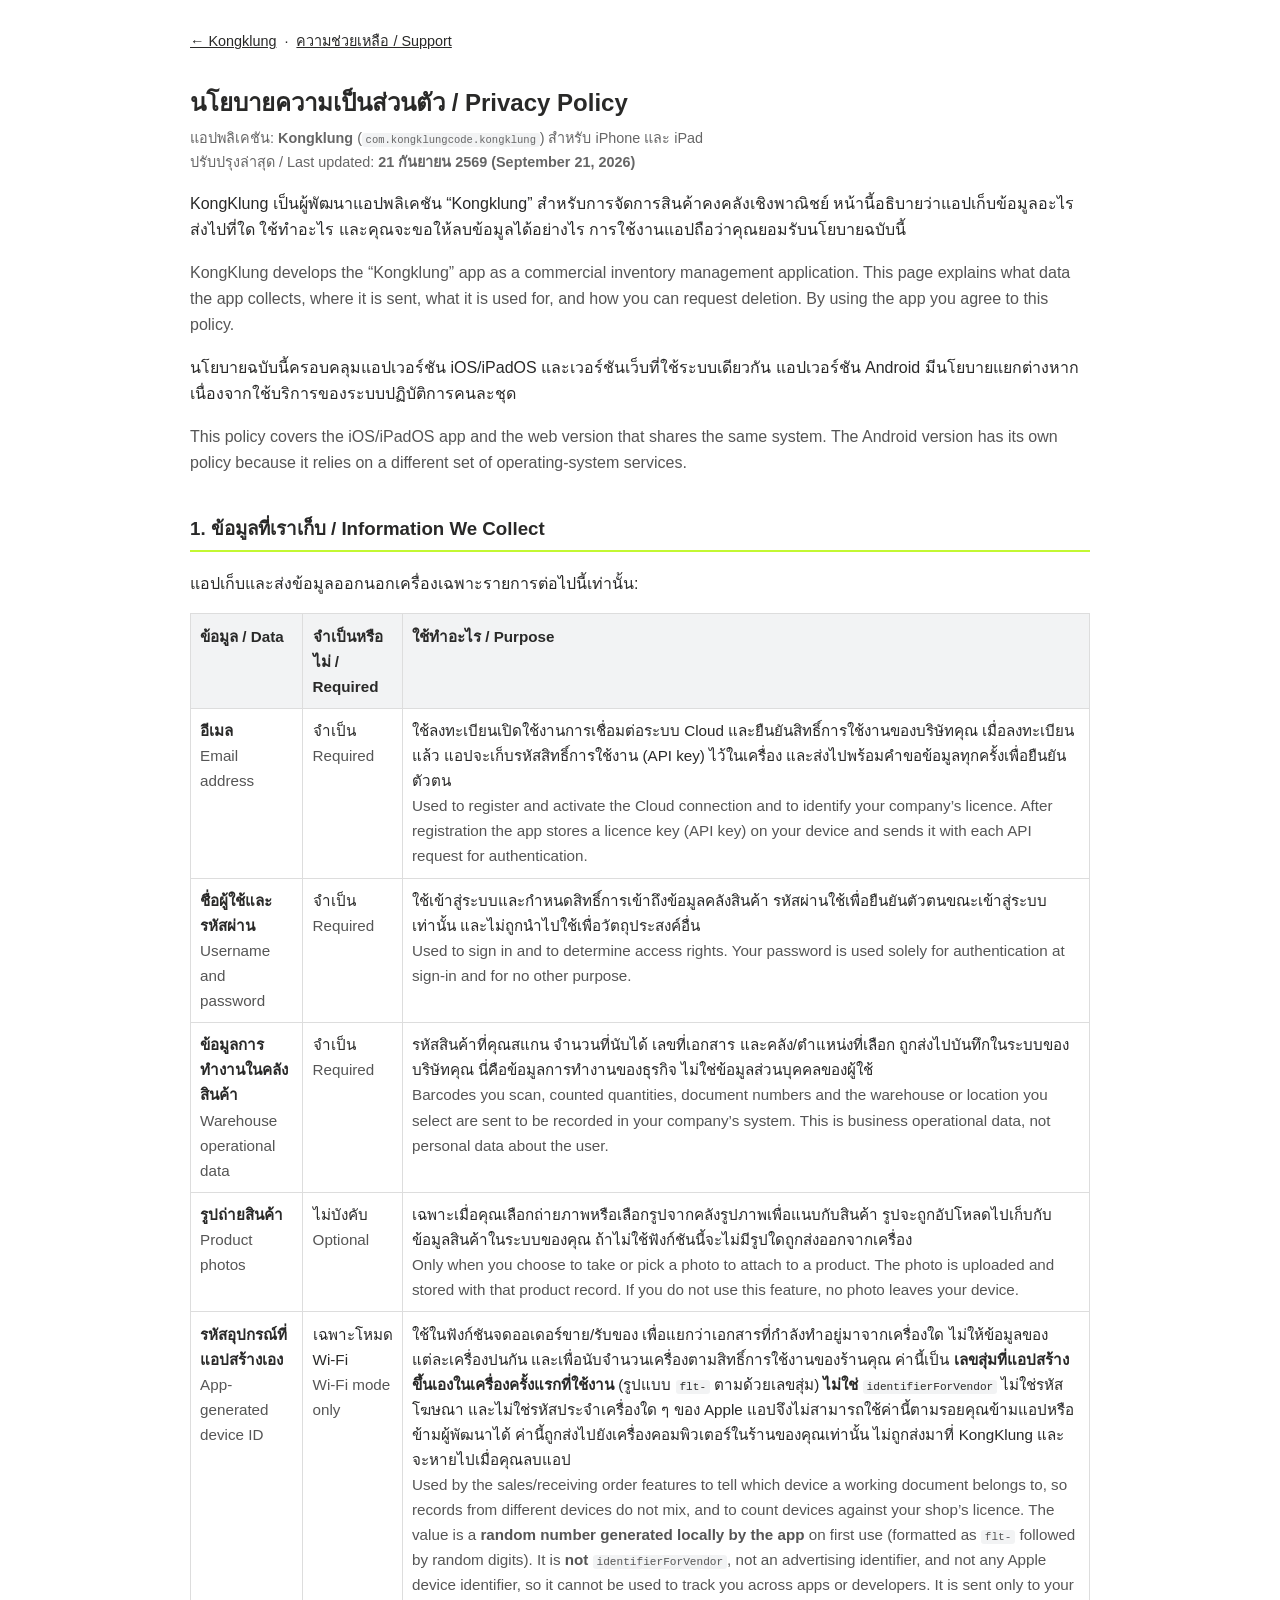
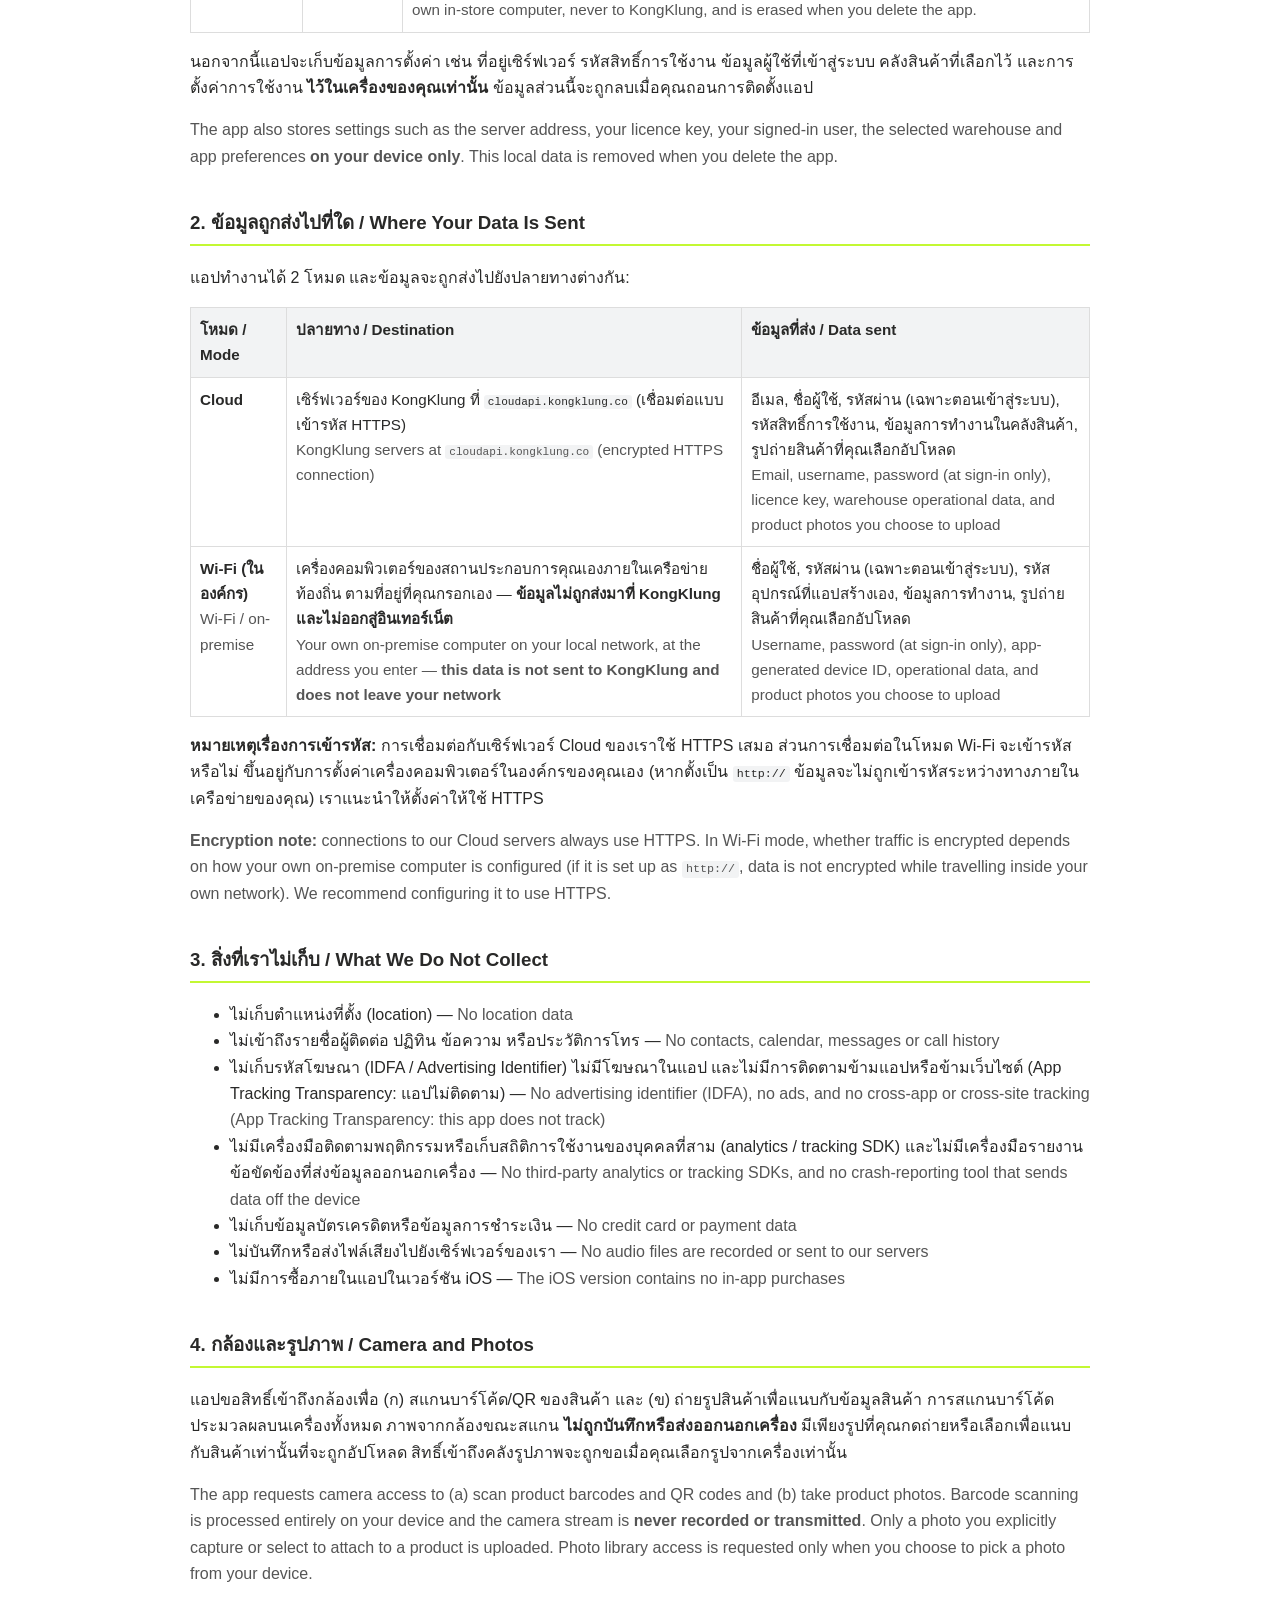
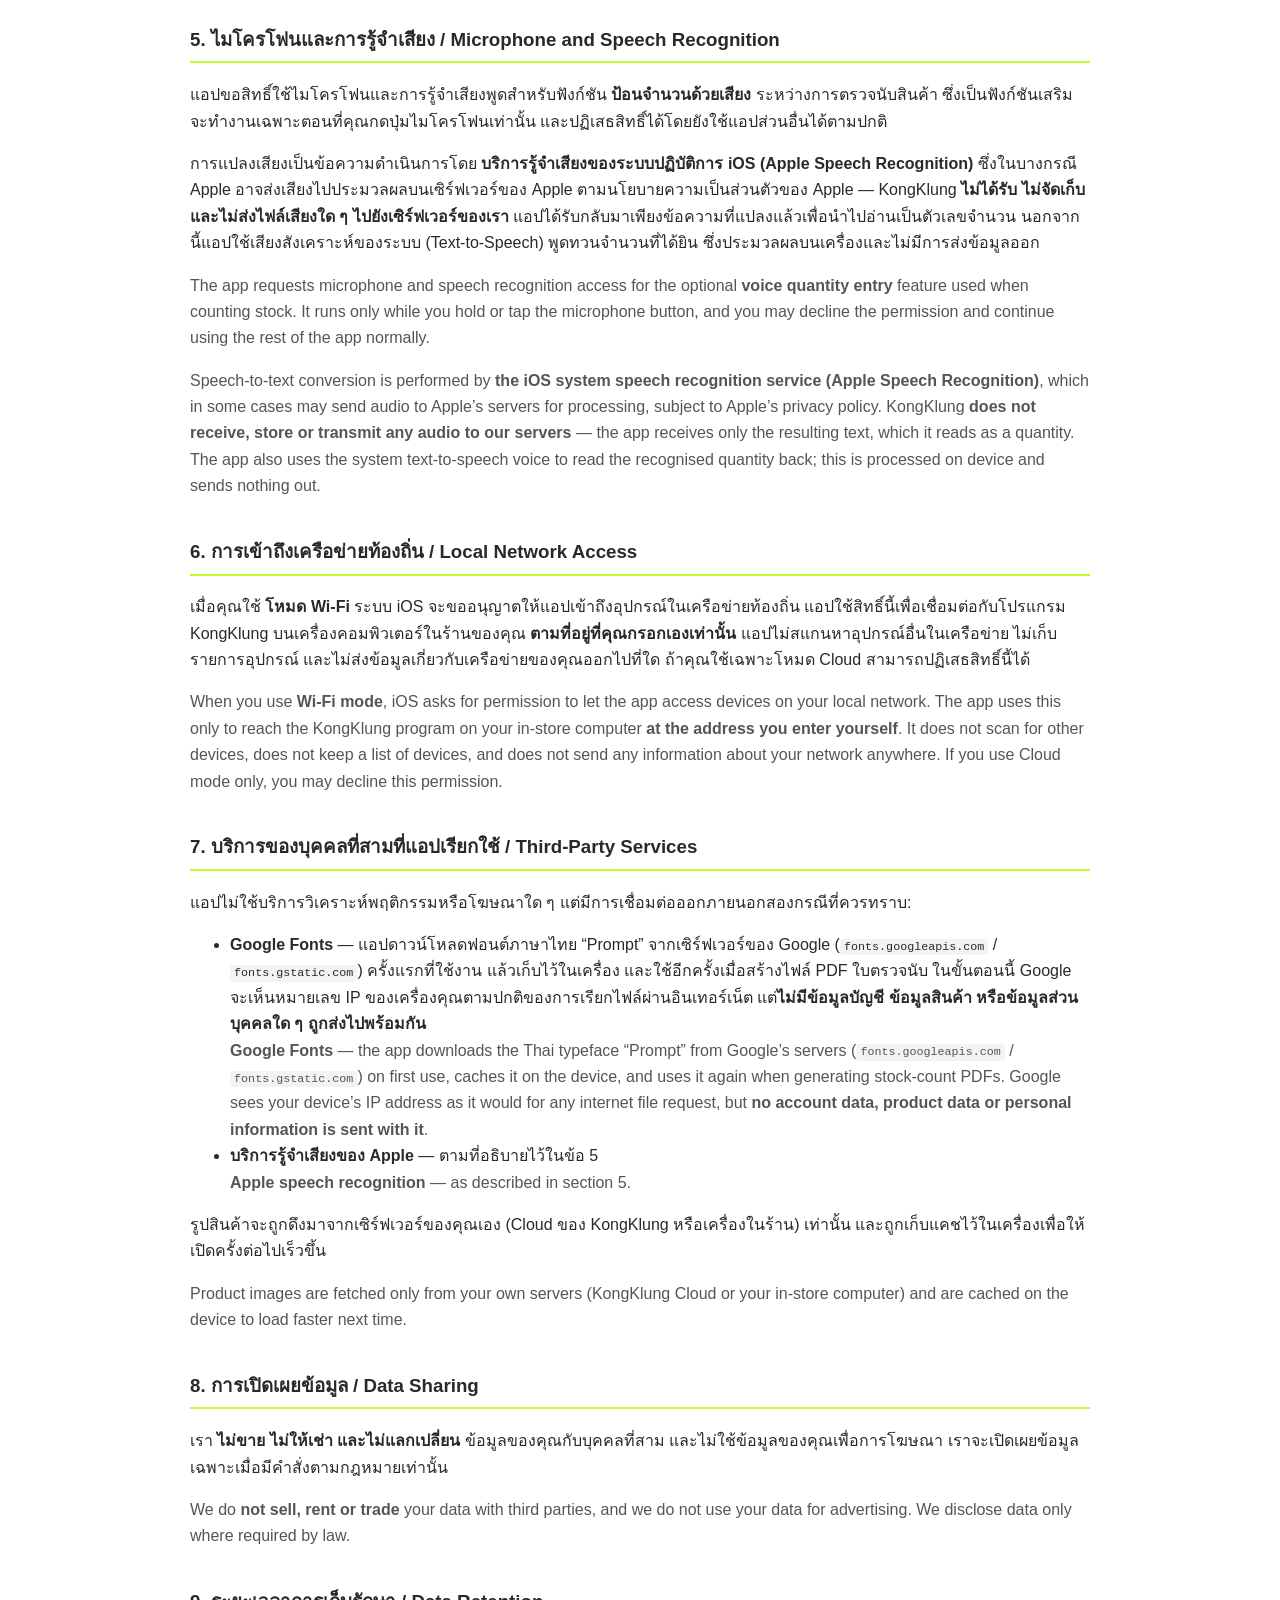
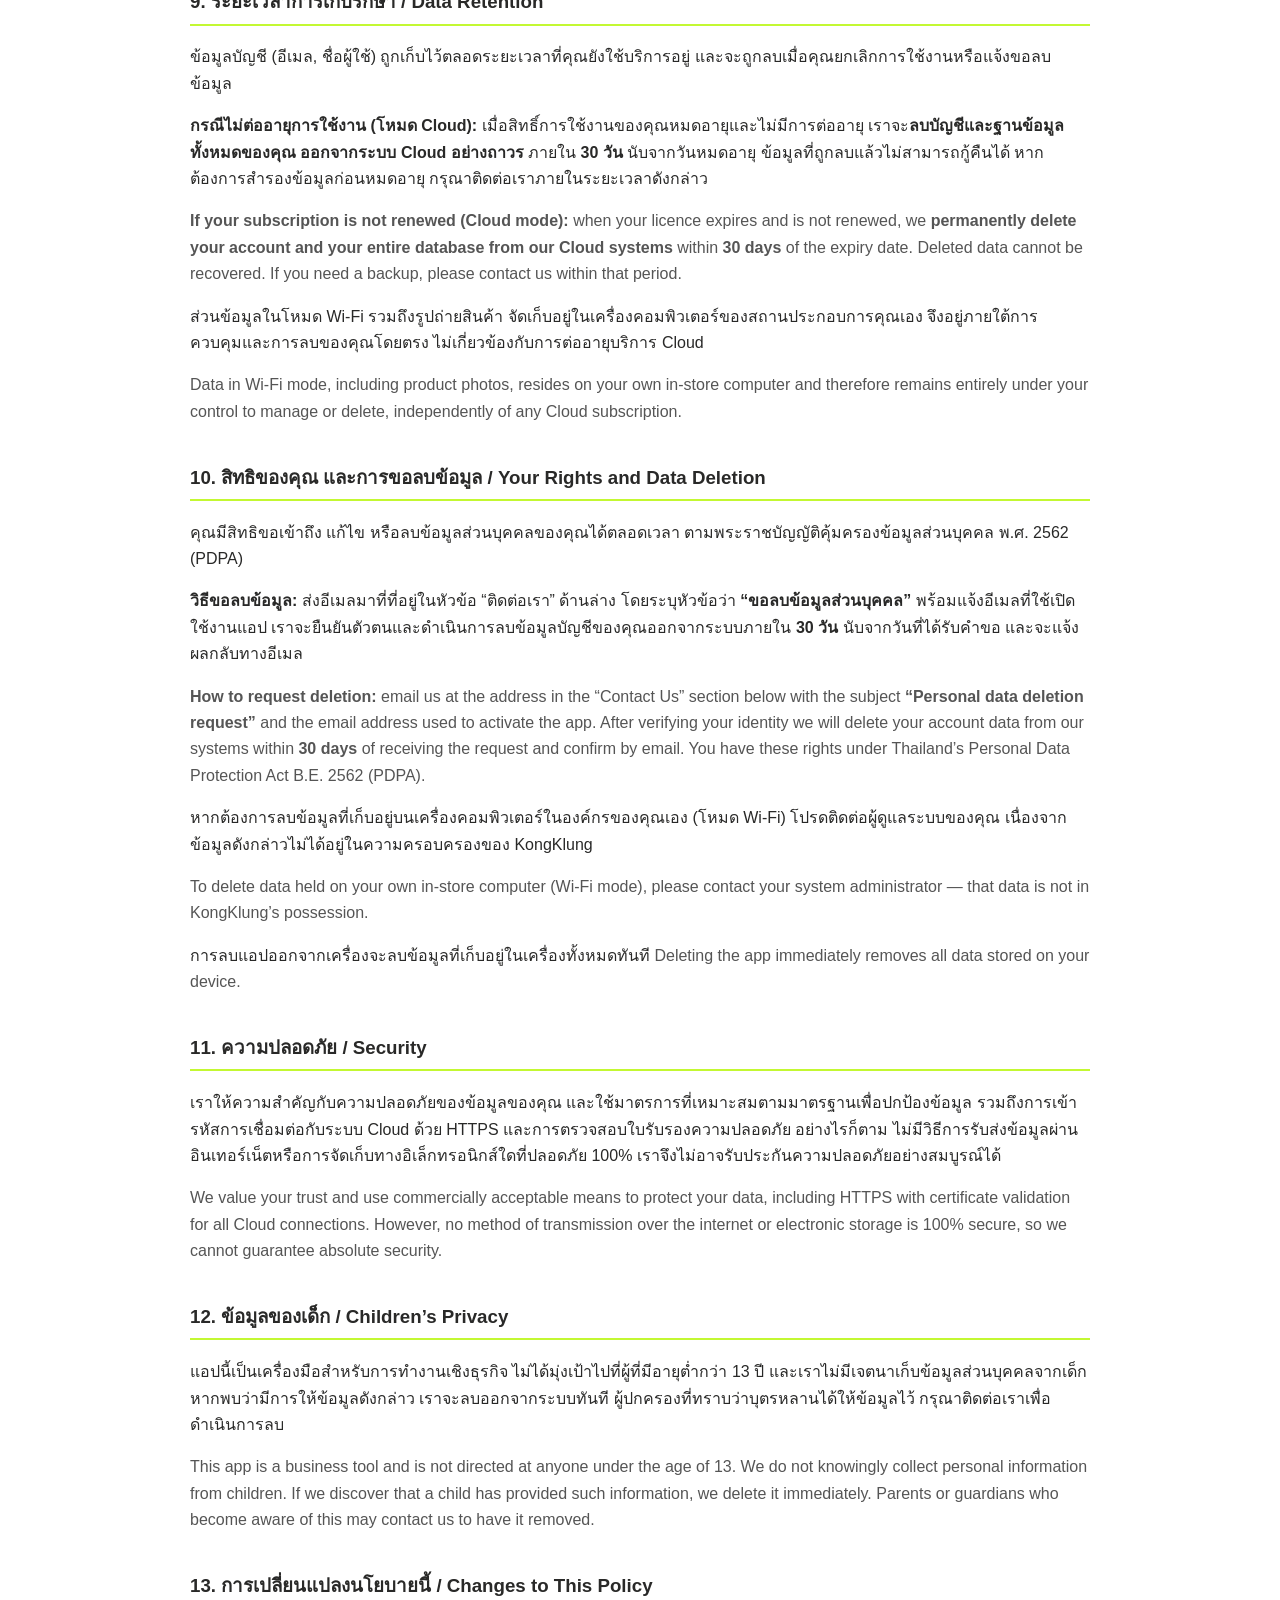
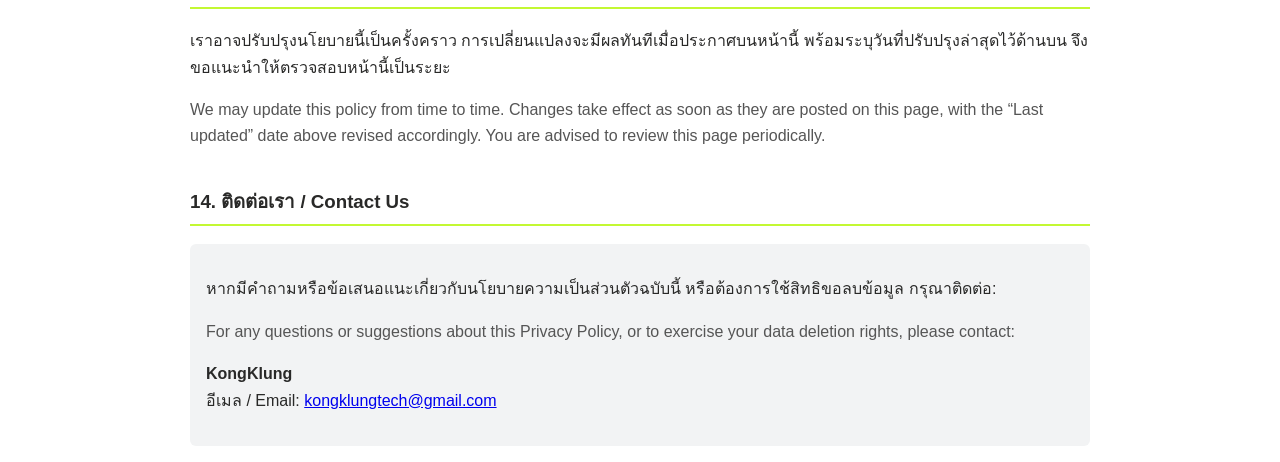
==== privacy/index.html @ 9bd332d8 "หน้า privacy policy + support ของ Kongklung Connect สำหรับ App Store คัดลอกจาก site/ ของ repo kongkl" ====
<!DOCTYPE html>

<html lang="th">

<head>
  <meta charset='utf-8'>
  <meta name='viewport' content='width=device-width, initial-scale=1'>
  <title>Privacy Policy — Kongklung (iOS)</title>
  <link rel="stylesheet" href="../_style.css">
</head>

<body>

  <p class="nav"><a href="../">&larr; Kongklung</a> &nbsp;·&nbsp; <a href="../support/">ความช่วยเหลือ / Support</a></p>

  <h2>นโยบายความเป็นส่วนตัว / Privacy Policy</h2>
  <p class="updated">
    แอปพลิเคชัน: <strong>Kongklung</strong> (<code>com.kongklungcode.kongklung</code>) สำหรับ iPhone และ iPad<br>
    ปรับปรุงล่าสุด / Last updated: <strong>21 กันยายน 2569 (September 21, 2026)</strong>
  </p>

  <p>
    KongKlung เป็นผู้พัฒนาแอปพลิเคชัน “Kongklung” สำหรับการจัดการสินค้าคงคลังเชิงพาณิชย์
    หน้านี้อธิบายว่าแอปเก็บข้อมูลอะไร ส่งไปที่ใด ใช้ทำอะไร และคุณจะขอให้ลบข้อมูลได้อย่างไร
    การใช้งานแอปถือว่าคุณยอมรับนโยบายฉบับนี้
  </p>
  <p class="en">
    KongKlung develops the “Kongklung” app as a commercial inventory management application.
    This page explains what data the app collects, where it is sent, what it is used for, and how you
    can request deletion. By using the app you agree to this policy.
  </p>

  <p>
    นโยบายฉบับนี้ครอบคลุมแอปเวอร์ชัน iOS/iPadOS และเวอร์ชันเว็บที่ใช้ระบบเดียวกัน
    แอปเวอร์ชัน Android มีนโยบายแยกต่างหากเนื่องจากใช้บริการของระบบปฏิบัติการคนละชุด
  </p>
  <p class="en">
    This policy covers the iOS/iPadOS app and the web version that shares the same system. The Android
    version has its own policy because it relies on a different set of operating-system services.
  </p>

  <h3>1. ข้อมูลที่เราเก็บ / Information We Collect</h3>

  <p>แอปเก็บและส่งข้อมูลออกนอกเครื่องเฉพาะรายการต่อไปนี้เท่านั้น:</p>

  <table>
    <tr>
      <th>ข้อมูล / Data</th>
      <th>จำเป็นหรือไม่ / Required</th>
      <th>ใช้ทำอะไร / Purpose</th>
    </tr>
    <tr>
      <td>
        <strong>อีเมล</strong><br>
        <span class="en">Email address</span>
      </td>
      <td>
        จำเป็น<br>
        <span class="en">Required</span>
      </td>
      <td>
        ใช้ลงทะเบียนเปิดใช้งานการเชื่อมต่อระบบ Cloud และยืนยันสิทธิ์การใช้งานของบริษัทคุณ
        เมื่อลงทะเบียนแล้ว แอปจะเก็บรหัสสิทธิ์การใช้งาน (API key) ไว้ในเครื่อง
        และส่งไปพร้อมคำขอข้อมูลทุกครั้งเพื่อยืนยันตัวตน<br>
        <span class="en">Used to register and activate the Cloud connection and to identify your company’s
          licence. After registration the app stores a licence key (API key) on your device and sends it
          with each API request for authentication.</span>
      </td>
    </tr>
    <tr>
      <td>
        <strong>ชื่อผู้ใช้และรหัสผ่าน</strong><br>
        <span class="en">Username and password</span>
      </td>
      <td>
        จำเป็น<br>
        <span class="en">Required</span>
      </td>
      <td>
        ใช้เข้าสู่ระบบและกำหนดสิทธิ์การเข้าถึงข้อมูลคลังสินค้า
        รหัสผ่านใช้เพื่อยืนยันตัวตนขณะเข้าสู่ระบบเท่านั้น และไม่ถูกนำไปใช้เพื่อวัตถุประสงค์อื่น<br>
        <span class="en">Used to sign in and to determine access rights. Your password is used solely for
          authentication at sign-in and for no other purpose.</span>
      </td>
    </tr>
    <tr>
      <td>
        <strong>ข้อมูลการทำงานในคลังสินค้า</strong><br>
        <span class="en">Warehouse operational data</span>
      </td>
      <td>
        จำเป็น<br>
        <span class="en">Required</span>
      </td>
      <td>
        รหัสสินค้าที่คุณสแกน จำนวนที่นับได้ เลขที่เอกสาร และคลัง/ตำแหน่งที่เลือก
        ถูกส่งไปบันทึกในระบบของบริษัทคุณ นี่คือข้อมูลการทำงานของธุรกิจ ไม่ใช่ข้อมูลส่วนบุคคลของผู้ใช้<br>
        <span class="en">Barcodes you scan, counted quantities, document numbers and the warehouse or
          location you select are sent to be recorded in your company’s system. This is business
          operational data, not personal data about the user.</span>
      </td>
    </tr>
    <tr>
      <td>
        <strong>รูปถ่ายสินค้า</strong><br>
        <span class="en">Product photos</span>
      </td>
      <td>
        ไม่บังคับ<br>
        <span class="en">Optional</span>
      </td>
      <td>
        เฉพาะเมื่อคุณเลือกถ่ายภาพหรือเลือกรูปจากคลังรูปภาพเพื่อแนบกับสินค้า
        รูปจะถูกอัปโหลดไปเก็บกับข้อมูลสินค้าในระบบของคุณ
        ถ้าไม่ใช้ฟังก์ชันนี้จะไม่มีรูปใดถูกส่งออกจากเครื่อง<br>
        <span class="en">Only when you choose to take or pick a photo to attach to a product. The photo is
          uploaded and stored with that product record. If you do not use this feature, no photo leaves
          your device.</span>
      </td>
    </tr>
    <tr>
      <td>
        <strong>รหัสอุปกรณ์ที่แอปสร้างเอง</strong><br>
        <span class="en">App-generated device ID</span>
      </td>
      <td>
        เฉพาะโหมด Wi-Fi<br>
        <span class="en">Wi-Fi mode only</span>
      </td>
      <td>
        ใช้ในฟังก์ชันจดออเดอร์ขาย/รับของ เพื่อแยกว่าเอกสารที่กำลังทำอยู่มาจากเครื่องใด
        ไม่ให้ข้อมูลของแต่ละเครื่องปนกัน และเพื่อนับจำนวนเครื่องตามสิทธิ์การใช้งานของร้านคุณ
        ค่านี้เป็น <strong>เลขสุ่มที่แอปสร้างขึ้นเองในเครื่องครั้งแรกที่ใช้งาน</strong>
        (รูปแบบ <code>flt-</code> ตามด้วยเลขสุ่ม) <strong>ไม่ใช่</strong>
        <code>identifierForVendor</code> ไม่ใช่รหัสโฆษณา และไม่ใช่รหัสประจำเครื่องใด ๆ ของ Apple
        แอปจึงไม่สามารถใช้ค่านี้ตามรอยคุณข้ามแอปหรือข้ามผู้พัฒนาได้
        ค่านี้ถูกส่งไปยังเครื่องคอมพิวเตอร์ในร้านของคุณเท่านั้น ไม่ถูกส่งมาที่ KongKlung
        และจะหายไปเมื่อคุณลบแอป<br>
        <span class="en">Used by the sales/receiving order features to tell which device a working document
          belongs to, so records from different devices do not mix, and to count devices against your
          shop’s licence. The value is a <strong>random number generated locally by the app</strong> on
          first use (formatted as <code>flt-</code> followed by random digits). It is
          <strong>not</strong> <code>identifierForVendor</code>, not an advertising identifier, and not
          any Apple device identifier, so it cannot be used to track you across apps or developers. It is
          sent only to your own in-store computer, never to KongKlung, and is erased when you delete the
          app.</span>
      </td>
    </tr>
  </table>

  <p>
    นอกจากนี้แอปจะเก็บข้อมูลการตั้งค่า เช่น ที่อยู่เซิร์ฟเวอร์ รหัสสิทธิ์การใช้งาน ข้อมูลผู้ใช้ที่เข้าสู่ระบบ
    คลังสินค้าที่เลือกไว้ และการตั้งค่าการใช้งาน <strong>ไว้ในเครื่องของคุณเท่านั้น</strong>
    ข้อมูลส่วนนี้จะถูกลบเมื่อคุณถอนการติดตั้งแอป
  </p>
  <p class="en">
    The app also stores settings such as the server address, your licence key, your signed-in user, the
    selected warehouse and app preferences <strong>on your device only</strong>. This local data is
    removed when you delete the app.
  </p>

  <h3>2. ข้อมูลถูกส่งไปที่ใด / Where Your Data Is Sent</h3>

  <p>แอปทำงานได้ 2 โหมด และข้อมูลจะถูกส่งไปยังปลายทางต่างกัน:</p>

  <table>
    <tr>
      <th>โหมด / Mode</th>
      <th>ปลายทาง / Destination</th>
      <th>ข้อมูลที่ส่ง / Data sent</th>
    </tr>
    <tr>
      <td><strong>Cloud</strong></td>
      <td>
        เซิร์ฟเวอร์ของ KongKlung ที่ <code>cloudapi.kongklung.co</code> (เชื่อมต่อแบบเข้ารหัส HTTPS)<br>
        <span class="en">KongKlung servers at <code>cloudapi.kongklung.co</code> (encrypted HTTPS
          connection)</span>
      </td>
      <td>
        อีเมล, ชื่อผู้ใช้, รหัสผ่าน (เฉพาะตอนเข้าสู่ระบบ), รหัสสิทธิ์การใช้งาน,
        ข้อมูลการทำงานในคลังสินค้า, รูปถ่ายสินค้าที่คุณเลือกอัปโหลด<br>
        <span class="en">Email, username, password (at sign-in only), licence key, warehouse operational
          data, and product photos you choose to upload</span>
      </td>
    </tr>
    <tr>
      <td>
        <strong>Wi-Fi (ในองค์กร)</strong><br>
        <span class="en">Wi-Fi / on-premise</span>
      </td>
      <td>
        เครื่องคอมพิวเตอร์ของสถานประกอบการคุณเองภายในเครือข่ายท้องถิ่น ตามที่อยู่ที่คุณกรอกเอง —
        <strong>ข้อมูลไม่ถูกส่งมาที่ KongKlung และไม่ออกสู่อินเทอร์เน็ต</strong><br>
        <span class="en">Your own on-premise computer on your local network, at the address you enter —
          <strong>this data is not sent to KongKlung and does not leave your network</strong></span>
      </td>
      <td>
        ชื่อผู้ใช้, รหัสผ่าน (เฉพาะตอนเข้าสู่ระบบ), รหัสอุปกรณ์ที่แอปสร้างเอง,
        ข้อมูลการทำงาน, รูปถ่ายสินค้าที่คุณเลือกอัปโหลด<br>
        <span class="en">Username, password (at sign-in only), app-generated device ID, operational data,
          and product photos you choose to upload</span>
      </td>
    </tr>
  </table>

  <p>
    <strong>หมายเหตุเรื่องการเข้ารหัส:</strong> การเชื่อมต่อกับเซิร์ฟเวอร์ Cloud ของเราใช้ HTTPS เสมอ
    ส่วนการเชื่อมต่อในโหมด Wi-Fi จะเข้ารหัสหรือไม่ ขึ้นอยู่กับการตั้งค่าเครื่องคอมพิวเตอร์ในองค์กรของคุณเอง
    (หากตั้งเป็น <code>http://</code> ข้อมูลจะไม่ถูกเข้ารหัสระหว่างทางภายในเครือข่ายของคุณ)
    เราแนะนำให้ตั้งค่าให้ใช้ HTTPS
  </p>
  <p class="en">
    <strong>Encryption note:</strong> connections to our Cloud servers always use HTTPS. In Wi-Fi mode,
    whether traffic is encrypted depends on how your own on-premise computer is configured (if it is set
    up as <code>http://</code>, data is not encrypted while travelling inside your own network). We
    recommend configuring it to use HTTPS.
  </p>

  <h3>3. สิ่งที่เราไม่เก็บ / What We Do Not Collect</h3>

  <ul>
    <li>ไม่เก็บตำแหน่งที่ตั้ง (location) — <span class="en">No location data</span></li>
    <li>ไม่เข้าถึงรายชื่อผู้ติดต่อ ปฏิทิน ข้อความ หรือประวัติการโทร —
      <span class="en">No contacts, calendar, messages or call history</span>
    </li>
    <li>ไม่เก็บรหัสโฆษณา (IDFA / Advertising Identifier) ไม่มีโฆษณาในแอป
      และไม่มีการติดตามข้ามแอปหรือข้ามเว็บไซต์ (App Tracking Transparency: แอปไม่ติดตาม) —
      <span class="en">No advertising identifier (IDFA), no ads, and no cross-app or cross-site tracking
        (App Tracking Transparency: this app does not track)</span>
    </li>
    <li>ไม่มีเครื่องมือติดตามพฤติกรรมหรือเก็บสถิติการใช้งานของบุคคลที่สาม (analytics / tracking SDK)
      และไม่มีเครื่องมือรายงานข้อขัดข้องที่ส่งข้อมูลออกนอกเครื่อง —
      <span class="en">No third-party analytics or tracking SDKs, and no crash-reporting tool that sends
        data off the device</span>
    </li>
    <li>ไม่เก็บข้อมูลบัตรเครดิตหรือข้อมูลการชำระเงิน —
      <span class="en">No credit card or payment data</span>
    </li>
    <li>ไม่บันทึกหรือส่งไฟล์เสียงไปยังเซิร์ฟเวอร์ของเรา —
      <span class="en">No audio files are recorded or sent to our servers</span>
    </li>
    <li>ไม่มีการซื้อภายในแอปในเวอร์ชัน iOS —
      <span class="en">The iOS version contains no in-app purchases</span>
    </li>
  </ul>

  <h3>4. กล้องและรูปภาพ / Camera and Photos</h3>
  <p>
    แอปขอสิทธิ์เข้าถึงกล้องเพื่อ (ก) สแกนบาร์โค้ด/QR ของสินค้า และ (ข) ถ่ายรูปสินค้าเพื่อแนบกับข้อมูลสินค้า
    การสแกนบาร์โค้ดประมวลผลบนเครื่องทั้งหมด ภาพจากกล้องขณะสแกน
    <strong>ไม่ถูกบันทึกหรือส่งออกนอกเครื่อง</strong>
    มีเพียงรูปที่คุณกดถ่ายหรือเลือกเพื่อแนบกับสินค้าเท่านั้นที่จะถูกอัปโหลด
    สิทธิ์เข้าถึงคลังรูปภาพจะถูกขอเมื่อคุณเลือกรูปจากเครื่องเท่านั้น
  </p>
  <p class="en">
    The app requests camera access to (a) scan product barcodes and QR codes and (b) take product photos.
    Barcode scanning is processed entirely on your device and the camera stream is <strong>never recorded
      or transmitted</strong>. Only a photo you explicitly capture or select to attach to a product is
    uploaded. Photo library access is requested only when you choose to pick a photo from your device.
  </p>

  <h3>5. ไมโครโฟนและการรู้จำเสียง / Microphone and Speech Recognition</h3>
  <p>
    แอปขอสิทธิ์ใช้ไมโครโฟนและการรู้จำเสียงพูดสำหรับฟังก์ชัน <strong>ป้อนจำนวนด้วยเสียง</strong>
    ระหว่างการตรวจนับสินค้า ซึ่งเป็นฟังก์ชันเสริม จะทำงานเฉพาะตอนที่คุณกดปุ่มไมโครโฟนเท่านั้น
    และปฏิเสธสิทธิ์ได้โดยยังใช้แอปส่วนอื่นได้ตามปกติ
  </p>
  <p>
    การแปลงเสียงเป็นข้อความดำเนินการโดย <strong>บริการรู้จำเสียงของระบบปฏิบัติการ iOS (Apple Speech
      Recognition)</strong> ซึ่งในบางกรณี Apple อาจส่งเสียงไปประมวลผลบนเซิร์ฟเวอร์ของ Apple
    ตามนโยบายความเป็นส่วนตัวของ Apple — KongKlung <strong>ไม่ได้รับ ไม่จัดเก็บ และไม่ส่งไฟล์เสียงใด ๆ
      ไปยังเซิร์ฟเวอร์ของเรา</strong> แอปได้รับกลับมาเพียงข้อความที่แปลงแล้วเพื่อนำไปอ่านเป็นตัวเลขจำนวน
    นอกจากนี้แอปใช้เสียงสังเคราะห์ของระบบ (Text-to-Speech) พูดทวนจำนวนที่ได้ยิน
    ซึ่งประมวลผลบนเครื่องและไม่มีการส่งข้อมูลออก
  </p>
  <p class="en">
    The app requests microphone and speech recognition access for the optional <strong>voice quantity
      entry</strong> feature used when counting stock. It runs only while you hold or tap the microphone
    button, and you may decline the permission and continue using the rest of the app normally.
  </p>
  <p class="en">
    Speech-to-text conversion is performed by <strong>the iOS system speech recognition service (Apple
      Speech Recognition)</strong>, which in some cases may send audio to Apple’s servers for processing,
    subject to Apple’s privacy policy. KongKlung <strong>does not receive, store or transmit any audio to
      our servers</strong> — the app receives only the resulting text, which it reads as a quantity. The
    app also uses the system text-to-speech voice to read the recognised quantity back; this is processed
    on device and sends nothing out.
  </p>

  <h3>6. การเข้าถึงเครือข่ายท้องถิ่น / Local Network Access</h3>
  <p>
    เมื่อคุณใช้ <strong>โหมด Wi-Fi</strong> ระบบ iOS จะขออนุญาตให้แอปเข้าถึงอุปกรณ์ในเครือข่ายท้องถิ่น
    แอปใช้สิทธิ์นี้เพื่อเชื่อมต่อกับโปรแกรม KongKlung บนเครื่องคอมพิวเตอร์ในร้านของคุณ
    <strong>ตามที่อยู่ที่คุณกรอกเองเท่านั้น</strong>
    แอปไม่สแกนหาอุปกรณ์อื่นในเครือข่าย ไม่เก็บรายการอุปกรณ์ และไม่ส่งข้อมูลเกี่ยวกับเครือข่ายของคุณออกไปที่ใด
    ถ้าคุณใช้เฉพาะโหมด Cloud สามารถปฏิเสธสิทธิ์นี้ได้
  </p>
  <p class="en">
    When you use <strong>Wi-Fi mode</strong>, iOS asks for permission to let the app access devices on
    your local network. The app uses this only to reach the KongKlung program on your in-store computer
    <strong>at the address you enter yourself</strong>. It does not scan for other devices, does not keep
    a list of devices, and does not send any information about your network anywhere. If you use Cloud
    mode only, you may decline this permission.
  </p>

  <h3>7. บริการของบุคคลที่สามที่แอปเรียกใช้ / Third-Party Services</h3>
  <p>
    แอปไม่ใช้บริการวิเคราะห์พฤติกรรมหรือโฆษณาใด ๆ แต่มีการเชื่อมต่อออกภายนอกสองกรณีที่ควรทราบ:
  </p>
  <ul>
    <li>
      <strong>Google Fonts</strong> — แอปดาวน์โหลดฟอนต์ภาษาไทย “Prompt” จากเซิร์ฟเวอร์ของ Google
      (<code>fonts.googleapis.com</code> / <code>fonts.gstatic.com</code>) ครั้งแรกที่ใช้งาน
      แล้วเก็บไว้ในเครื่อง และใช้อีกครั้งเมื่อสร้างไฟล์ PDF ใบตรวจนับ
      ในขั้นตอนนี้ Google จะเห็นหมายเลข IP ของเครื่องคุณตามปกติของการเรียกไฟล์ผ่านอินเทอร์เน็ต
      แต่<strong>ไม่มีข้อมูลบัญชี ข้อมูลสินค้า หรือข้อมูลส่วนบุคคลใด ๆ ถูกส่งไปพร้อมกัน</strong><br>
      <span class="en"><strong>Google Fonts</strong> — the app downloads the Thai typeface “Prompt” from
        Google’s servers (<code>fonts.googleapis.com</code> / <code>fonts.gstatic.com</code>) on first
        use, caches it on the device, and uses it again when generating stock-count PDFs. Google sees
        your device’s IP address as it would for any internet file request, but <strong>no account data,
          product data or personal information is sent with it</strong>.</span>
    </li>
    <li>
      <strong>บริการรู้จำเสียงของ Apple</strong> — ตามที่อธิบายไว้ในข้อ 5<br>
      <span class="en"><strong>Apple speech recognition</strong> — as described in section 5.</span>
    </li>
  </ul>
  <p>
    รูปสินค้าจะถูกดึงมาจากเซิร์ฟเวอร์ของคุณเอง (Cloud ของ KongKlung หรือเครื่องในร้าน) เท่านั้น
    และถูกเก็บแคชไว้ในเครื่องเพื่อให้เปิดครั้งต่อไปเร็วขึ้น
  </p>
  <p class="en">
    Product images are fetched only from your own servers (KongKlung Cloud or your in-store computer) and
    are cached on the device to load faster next time.
  </p>

  <h3>8. การเปิดเผยข้อมูล / Data Sharing</h3>
  <p>
    เรา <strong>ไม่ขาย ไม่ให้เช่า และไม่แลกเปลี่ยน</strong> ข้อมูลของคุณกับบุคคลที่สาม
    และไม่ใช้ข้อมูลของคุณเพื่อการโฆษณา เราจะเปิดเผยข้อมูลเฉพาะเมื่อมีคำสั่งตามกฎหมายเท่านั้น
  </p>
  <p class="en">
    We do <strong>not sell, rent or trade</strong> your data with third parties, and we do not use your
    data for advertising. We disclose data only where required by law.
  </p>

  <h3>9. ระยะเวลาการเก็บรักษา / Data Retention</h3>
  <p>
    ข้อมูลบัญชี (อีเมล, ชื่อผู้ใช้) ถูกเก็บไว้ตลอดระยะเวลาที่คุณยังใช้บริการอยู่
    และจะถูกลบเมื่อคุณยกเลิกการใช้งานหรือแจ้งขอลบข้อมูล
  </p>
  <p>
    <strong>กรณีไม่ต่ออายุการใช้งาน (โหมด Cloud):</strong>
    เมื่อสิทธิ์การใช้งานของคุณหมดอายุและไม่มีการต่ออายุ เราจะ<strong>ลบบัญชีและฐานข้อมูลทั้งหมดของคุณ
      ออกจากระบบ Cloud อย่างถาวร</strong> ภายใน <strong>30 วัน</strong> นับจากวันหมดอายุ
    ข้อมูลที่ถูกลบแล้วไม่สามารถกู้คืนได้
    หากต้องการสำรองข้อมูลก่อนหมดอายุ กรุณาติดต่อเราภายในระยะเวลาดังกล่าว
  </p>
  <p class="en">
    <strong>If your subscription is not renewed (Cloud mode):</strong> when your licence expires and is
    not renewed, we <strong>permanently delete your account and your entire database from our Cloud
      systems</strong> within <strong>30 days</strong> of the expiry date. Deleted data cannot be
    recovered. If you need a backup, please contact us within that period.
  </p>
  <p>
    ส่วนข้อมูลในโหมด Wi-Fi รวมถึงรูปถ่ายสินค้า จัดเก็บอยู่ในเครื่องคอมพิวเตอร์ของสถานประกอบการคุณเอง
    จึงอยู่ภายใต้การควบคุมและการลบของคุณโดยตรง ไม่เกี่ยวข้องกับการต่ออายุบริการ Cloud
  </p>
  <p class="en">
    Data in Wi-Fi mode, including product photos, resides on your own in-store computer and therefore
    remains entirely under your control to manage or delete, independently of any Cloud subscription.
  </p>

  <h3>10. สิทธิของคุณ และการขอลบข้อมูล / Your Rights and Data Deletion</h3>
  <p>
    คุณมีสิทธิขอเข้าถึง แก้ไข หรือลบข้อมูลส่วนบุคคลของคุณได้ตลอดเวลา
    ตามพระราชบัญญัติคุ้มครองข้อมูลส่วนบุคคล พ.ศ. 2562 (PDPA)
  </p>
  <p>
    <strong>วิธีขอลบข้อมูล:</strong> ส่งอีเมลมาที่ที่อยู่ในหัวข้อ “ติดต่อเรา” ด้านล่าง
    โดยระบุหัวข้อว่า <strong>“ขอลบข้อมูลส่วนบุคคล”</strong> พร้อมแจ้งอีเมลที่ใช้เปิดใช้งานแอป
    เราจะยืนยันตัวตนและดำเนินการลบข้อมูลบัญชีของคุณออกจากระบบภายใน
    <strong>30 วัน</strong> นับจากวันที่ได้รับคำขอ และจะแจ้งผลกลับทางอีเมล
  </p>
  <p class="en">
    <strong>How to request deletion:</strong> email us at the address in the “Contact Us” section below
    with the subject <strong>“Personal data deletion request”</strong> and the email address used to
    activate the app. After verifying your identity we will delete your account data from our systems
    within <strong>30 days</strong> of receiving the request and confirm by email. You have these rights
    under Thailand’s Personal Data Protection Act B.E. 2562 (PDPA).
  </p>
  <p>
    หากต้องการลบข้อมูลที่เก็บอยู่บนเครื่องคอมพิวเตอร์ในองค์กรของคุณเอง (โหมด Wi-Fi)
    โปรดติดต่อผู้ดูแลระบบของคุณ เนื่องจากข้อมูลดังกล่าวไม่ได้อยู่ในความครอบครองของ KongKlung
  </p>
  <p class="en">
    To delete data held on your own in-store computer (Wi-Fi mode), please contact your system
    administrator — that data is not in KongKlung’s possession.
  </p>
  <p>
    การลบแอปออกจากเครื่องจะลบข้อมูลที่เก็บอยู่ในเครื่องทั้งหมดทันที
    <span class="en">Deleting the app immediately removes all data stored on your device.</span>
  </p>

  <h3>11. ความปลอดภัย / Security</h3>
  <p>
    เราให้ความสำคัญกับความปลอดภัยของข้อมูลของคุณ และใช้มาตรการที่เหมาะสมตามมาตรฐานเพื่อปกป้องข้อมูล
    รวมถึงการเข้ารหัสการเชื่อมต่อกับระบบ Cloud ด้วย HTTPS และการตรวจสอบใบรับรองความปลอดภัย
    อย่างไรก็ตาม ไม่มีวิธีการรับส่งข้อมูลผ่านอินเทอร์เน็ตหรือการจัดเก็บทางอิเล็กทรอนิกส์ใดที่ปลอดภัย 100%
    เราจึงไม่อาจรับประกันความปลอดภัยอย่างสมบูรณ์ได้
  </p>
  <p class="en">
    We value your trust and use commercially acceptable means to protect your data, including HTTPS with
    certificate validation for all Cloud connections. However, no method of transmission over the
    internet or electronic storage is 100% secure, so we cannot guarantee absolute security.
  </p>

  <h3>12. ข้อมูลของเด็ก / Children’s Privacy</h3>
  <p>
    แอปนี้เป็นเครื่องมือสำหรับการทำงานเชิงธุรกิจ ไม่ได้มุ่งเป้าไปที่ผู้ที่มีอายุต่ำกว่า 13 ปี
    และเราไม่มีเจตนาเก็บข้อมูลส่วนบุคคลจากเด็ก หากพบว่ามีการให้ข้อมูลดังกล่าว เราจะลบออกจากระบบทันที
    ผู้ปกครองที่ทราบว่าบุตรหลานได้ให้ข้อมูลไว้ กรุณาติดต่อเราเพื่อดำเนินการลบ
  </p>
  <p class="en">
    This app is a business tool and is not directed at anyone under the age of 13. We do not knowingly
    collect personal information from children. If we discover that a child has provided such
    information, we delete it immediately. Parents or guardians who become aware of this may contact us
    to have it removed.
  </p>

  <h3>13. การเปลี่ยนแปลงนโยบายนี้ / Changes to This Policy</h3>
  <p>
    เราอาจปรับปรุงนโยบายนี้เป็นครั้งคราว การเปลี่ยนแปลงจะมีผลทันทีเมื่อประกาศบนหน้านี้
    พร้อมระบุวันที่ปรับปรุงล่าสุดไว้ด้านบน จึงขอแนะนำให้ตรวจสอบหน้านี้เป็นระยะ
  </p>
  <p class="en">
    We may update this policy from time to time. Changes take effect as soon as they are posted on this
    page, with the “Last updated” date above revised accordingly. You are advised to review this page
    periodically.
  </p>

  <h3>14. ติดต่อเรา / Contact Us</h3>
  <div class="contact">
    <p>
      หากมีคำถามหรือข้อเสนอแนะเกี่ยวกับนโยบายความเป็นส่วนตัวฉบับนี้ หรือต้องการใช้สิทธิขอลบข้อมูล
      กรุณาติดต่อ:
    </p>
    <p class="en">
      For any questions or suggestions about this Privacy Policy, or to exercise your data deletion
      rights, please contact:
    </p>
    <!--email_off-->
    <p>
      <strong>KongKlung</strong><br>
      อีเมล / Email: <a href="mailto:kongklungtech@gmail.com">kongklungtech@gmail.com</a>
    </p>
    <!--/email_off-->
  </div>

</body>

</html>
---- _style.css ----
/* ใช้ร่วมกันทั้ง privacy และ support — ถ้าแก้สี แก้ที่นี่ที่เดียว */
body {
  font-family: 'Helvetica Neue', Helvetica, Arial, sans-serif;
  padding: 1em;
  max-width: 900px;
  margin: 0 auto;
  line-height: 1.65;
  color: #292928;
}

h2 { margin-bottom: 0.2em; }

h3 {
  margin-top: 2em;
  padding-bottom: 0.3em;
  border-bottom: 2px solid #C3F832;
}

.updated {
  color: #666;
  font-size: 0.9em;
  margin-top: 0;
}

.en { color: #555; }

table {
  border-collapse: collapse;
  width: 100%;
  margin: 1em 0;
  font-size: 0.95em;
}

th, td {
  border: 1px solid #ddd;
  padding: 0.6em;
  text-align: left;
  vertical-align: top;
}

th { background: #F2F3F4; }

code {
  background: #F2F3F4;
  padding: 0.1em 0.35em;
  border-radius: 3px;
  font-size: 0.9em;
}

.contact {
  background: #F2F3F4;
  padding: 1em;
  border-radius: 6px;
}

.nav {
  font-size: 0.9em;
  margin-bottom: 2em;
}

.nav a { color: #292928; }

@media (prefers-color-scheme: dark) {
  body { background: #1C1C1B; color: #E6E6E4; }
  .updated, .en { color: #A0A09D; }
  h3 { border-bottom-color: #C3F832; }
  th { background: #2A2A28; }
  th, td { border-color: #3A3A37; }
  code, .contact { background: #2A2A28; }
  a { color: #C3F832; }
  .nav a { color: #E6E6E4; }
}
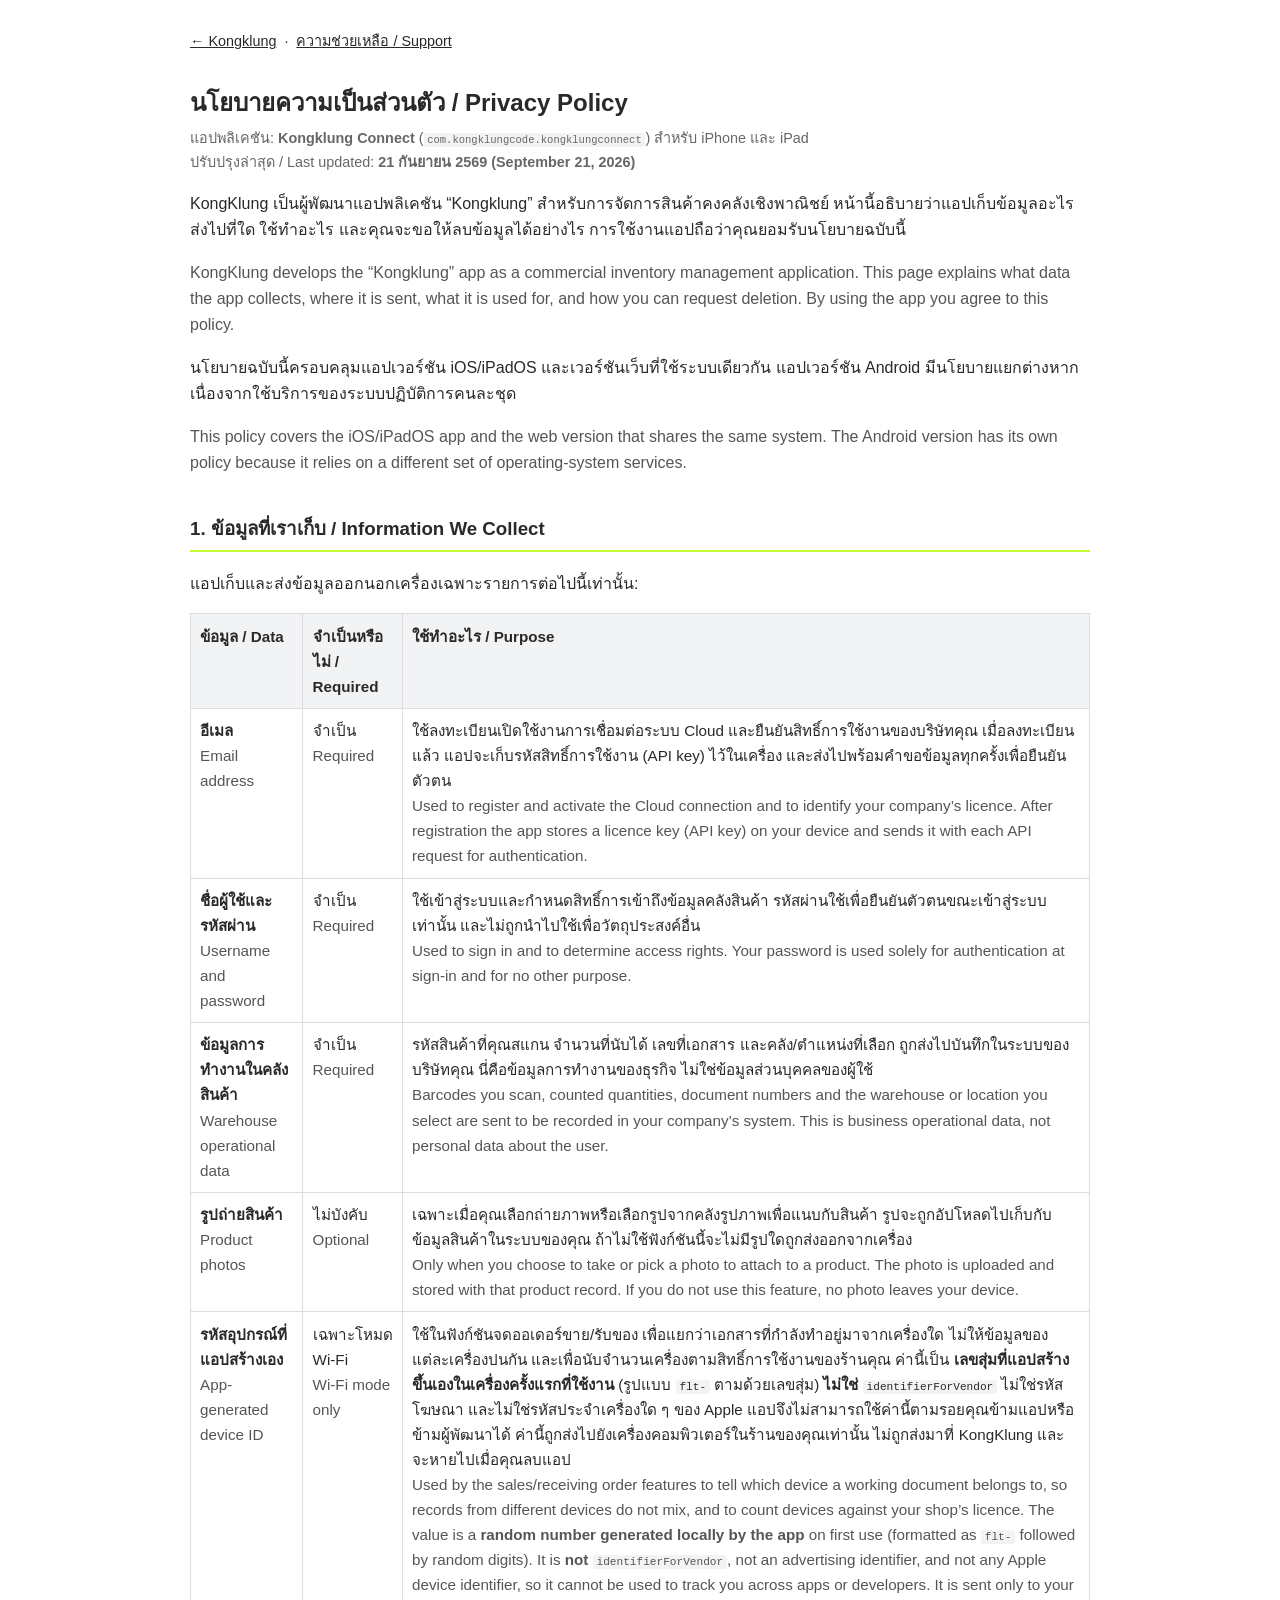
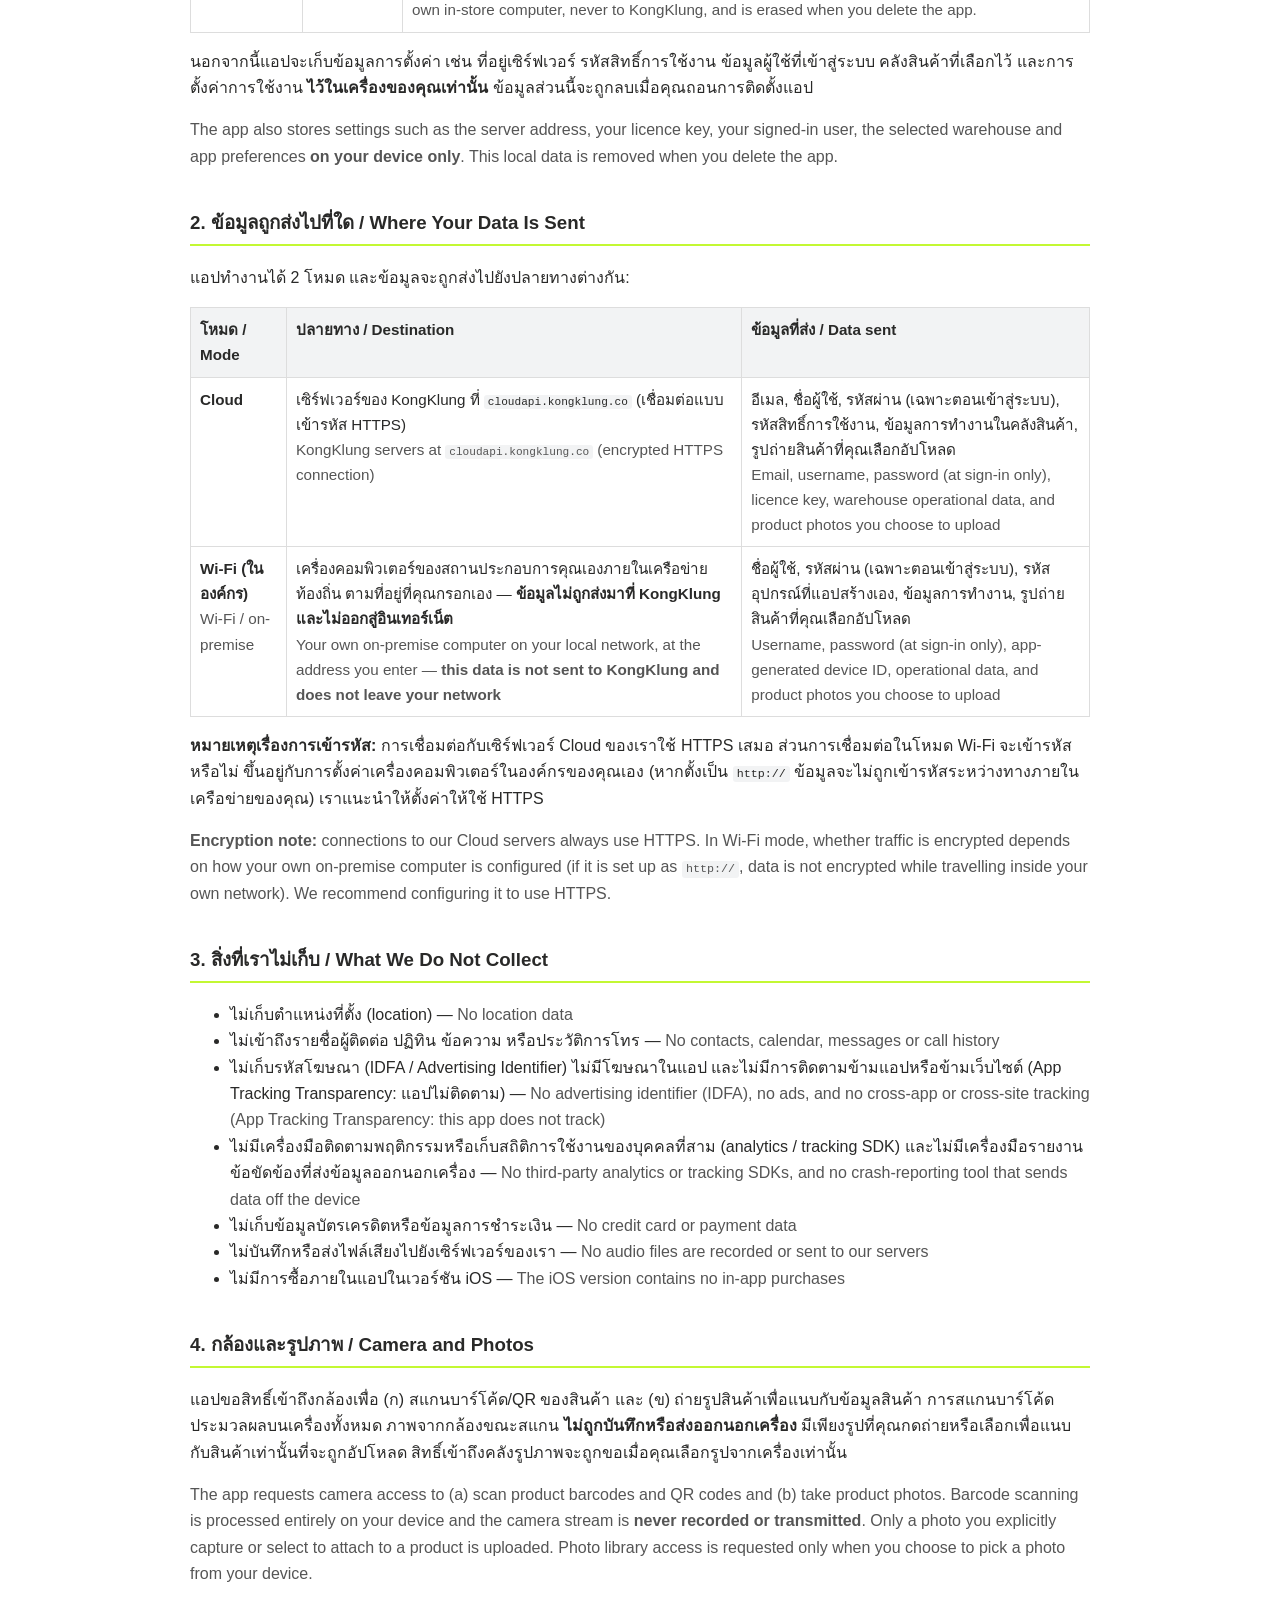
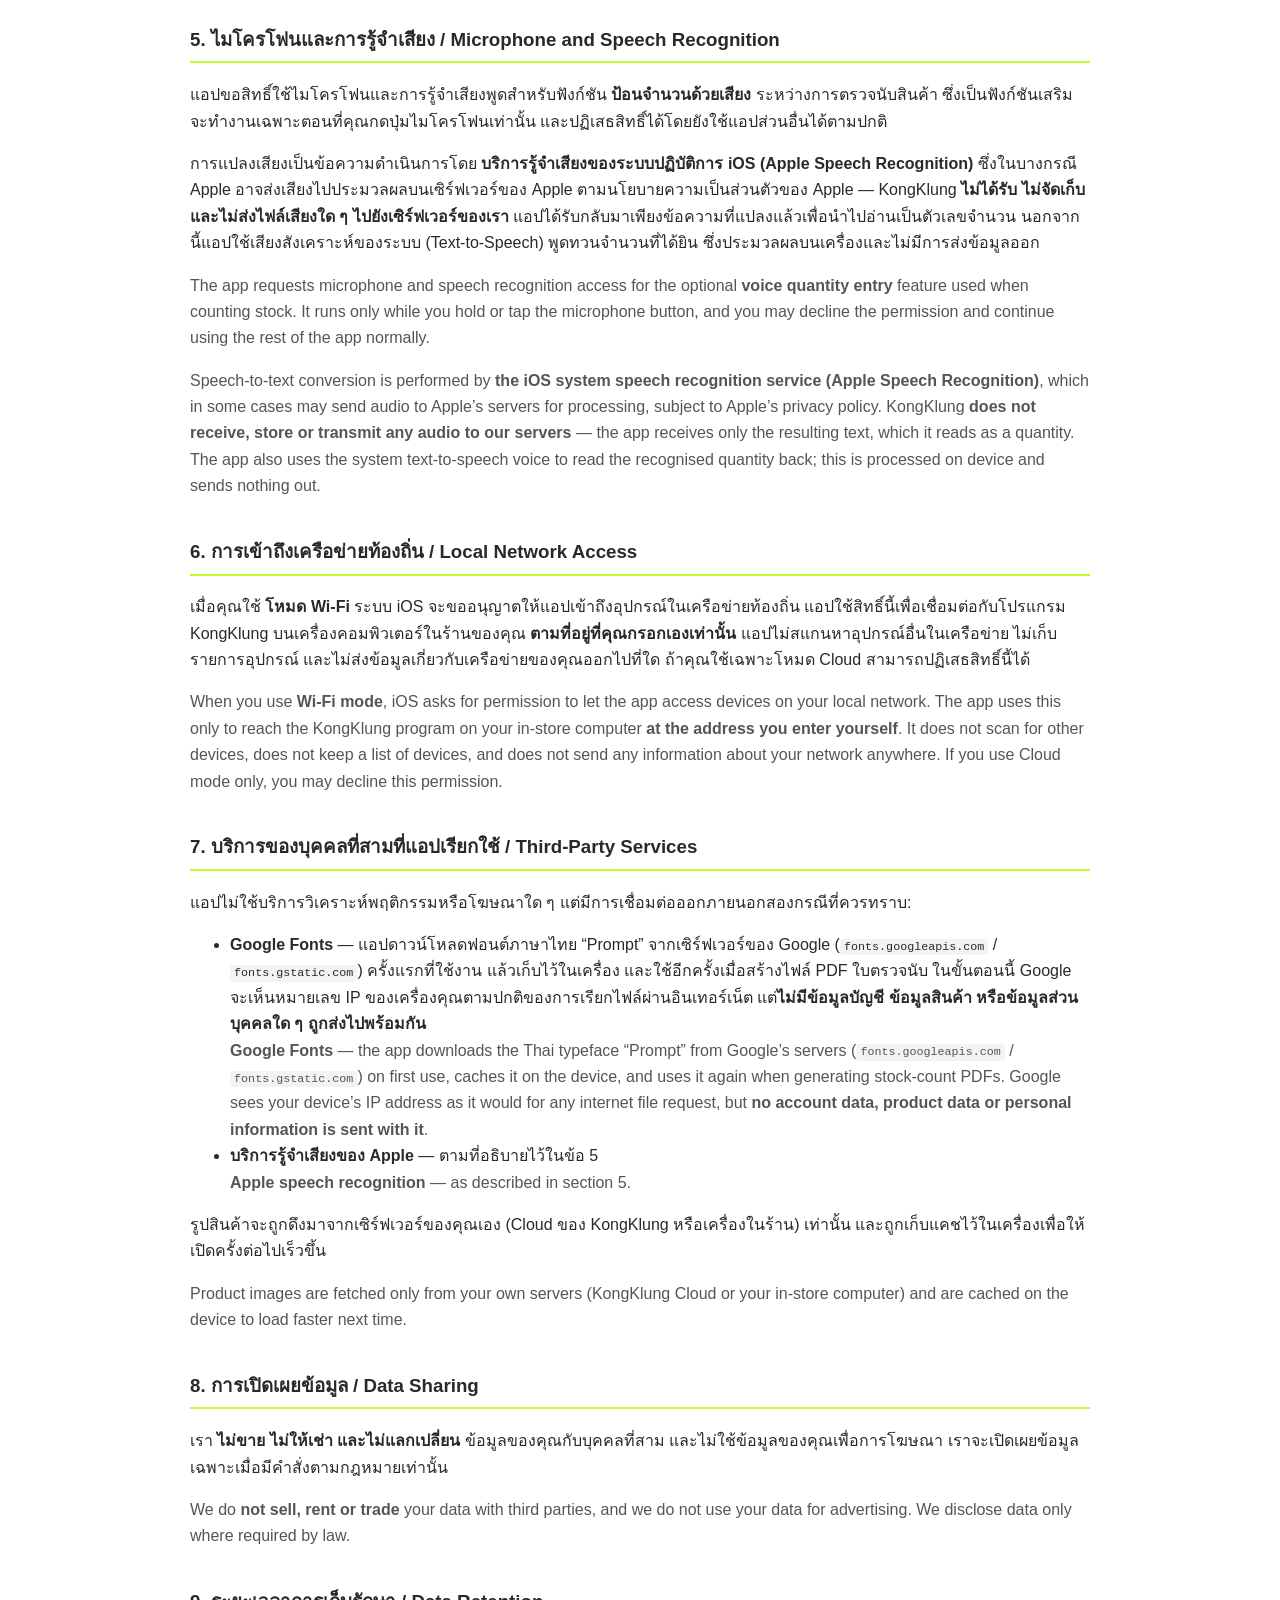
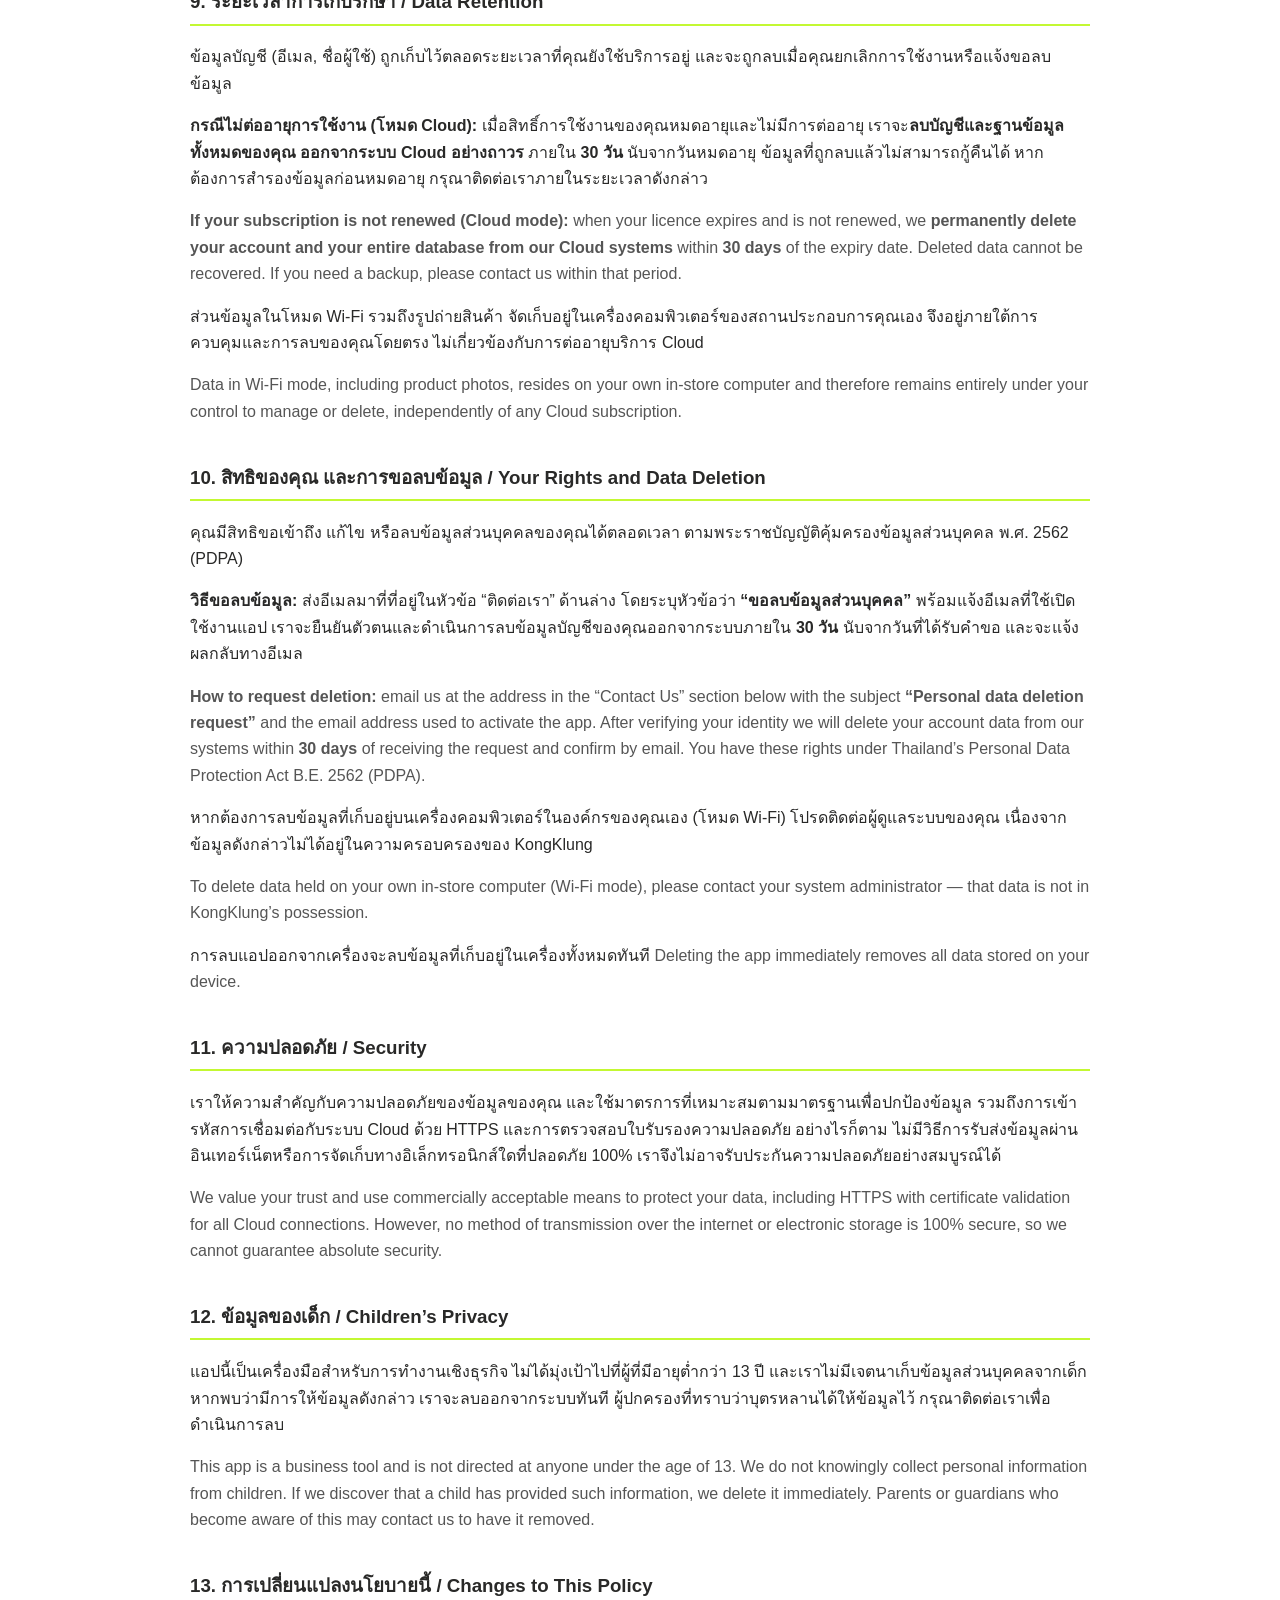
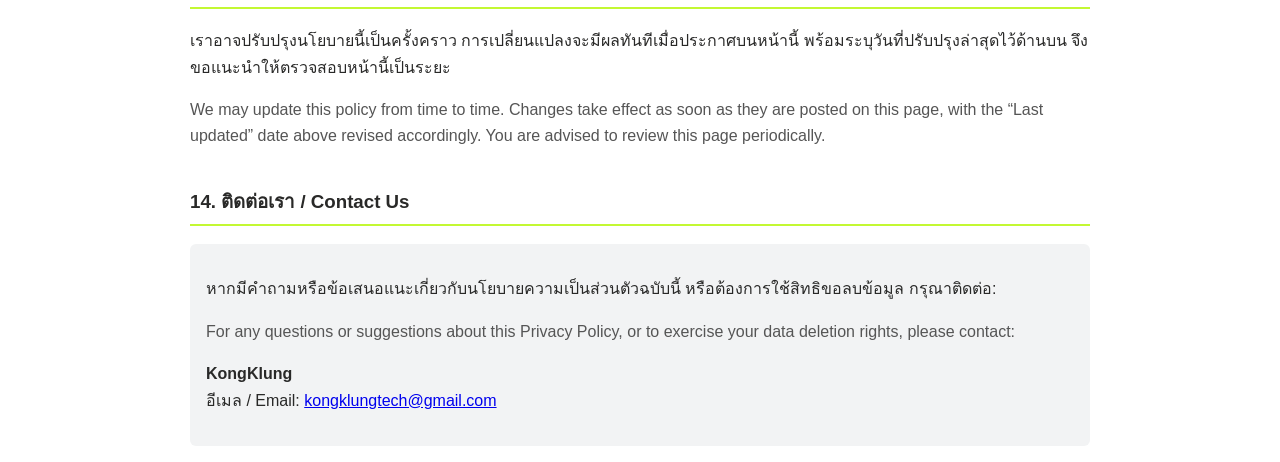
==== commit 96f94ccb: "แก้ชื่อแอปและ bundle id ให้ตรงกับที่ลงสโตร์จริง Co-Authored-By: Claude Opus 5 (1M context) <noreply@" ====
--- a/privacy/index.html
+++ b/privacy/index.html
@@ -5,7 +5,7 @@
 <head>
   <meta charset='utf-8'>
   <meta name='viewport' content='width=device-width, initial-scale=1'>
-  <title>Privacy Policy — Kongklung (iOS)</title>
+  <title>Privacy Policy — Kongklung Connect (iOS)</title>
   <link rel="stylesheet" href="../_style.css">
 </head>
 
@@ -15,7 +15,7 @@
 
   <h2>นโยบายความเป็นส่วนตัว / Privacy Policy</h2>
   <p class="updated">
-    แอปพลิเคชัน: <strong>Kongklung</strong> (<code>com.kongklungcode.kongklung</code>) สำหรับ iPhone และ iPad<br>
+    แอปพลิเคชัน: <strong>Kongklung Connect</strong> (<code>com.kongklungcode.kongklungconnect</code>) สำหรับ iPhone และ iPad<br>
     ปรับปรุงล่าสุด / Last updated: <strong>21 กันยายน 2569 (September 21, 2026)</strong>
   </p>
 
